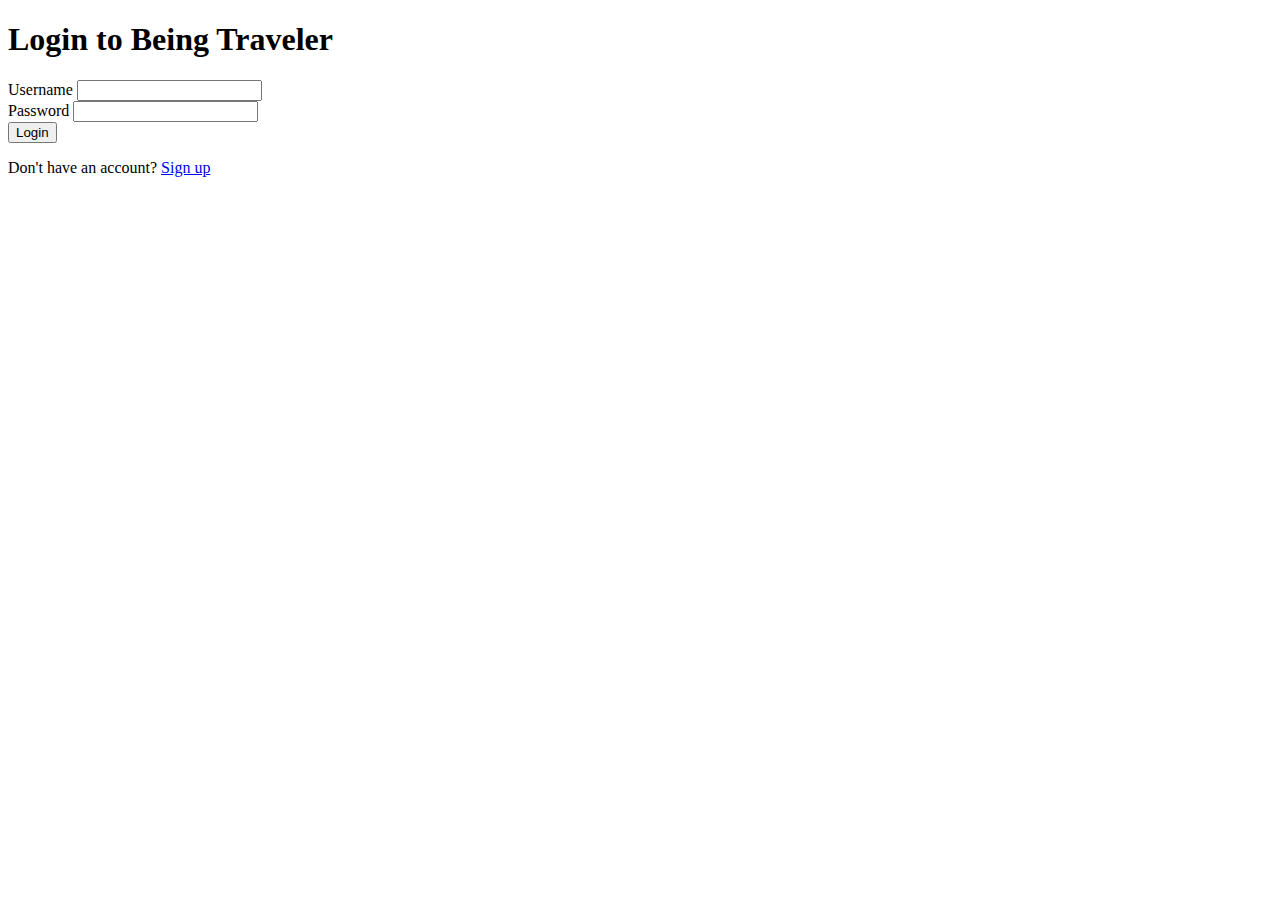
==== login.html @ ea80d81f "Add files via upload" ====
<!DOCTYPE html>
<html lang="en">
<head>
    <meta charset="UTF-8">
    <meta name="viewport" content="width=device-width, initial-scale=1.0">
    <title>Being Traveler - Login</title>
    <link rel="stylesheet" href="styles.css">
</head>
<body>
    <div class="login-container">
        <h1>Login to Being Traveler</h1>
        <form id="loginForm">
            <div class="form-group">
                <label for="username">Username</label>
                <input type="text" id="username" name="username" required>
            </div>
            <div class="form-group">
                <label for="password">Password</label>
                <input type="password" id="password" name="password" required>
            </div>
            <button type="submit">Login</button>
        </form>
        <p>Don't have an account? <a href="signup.html">Sign up</a></p>
    </div>
    <script src="script.js"></script>
</body>
</html>
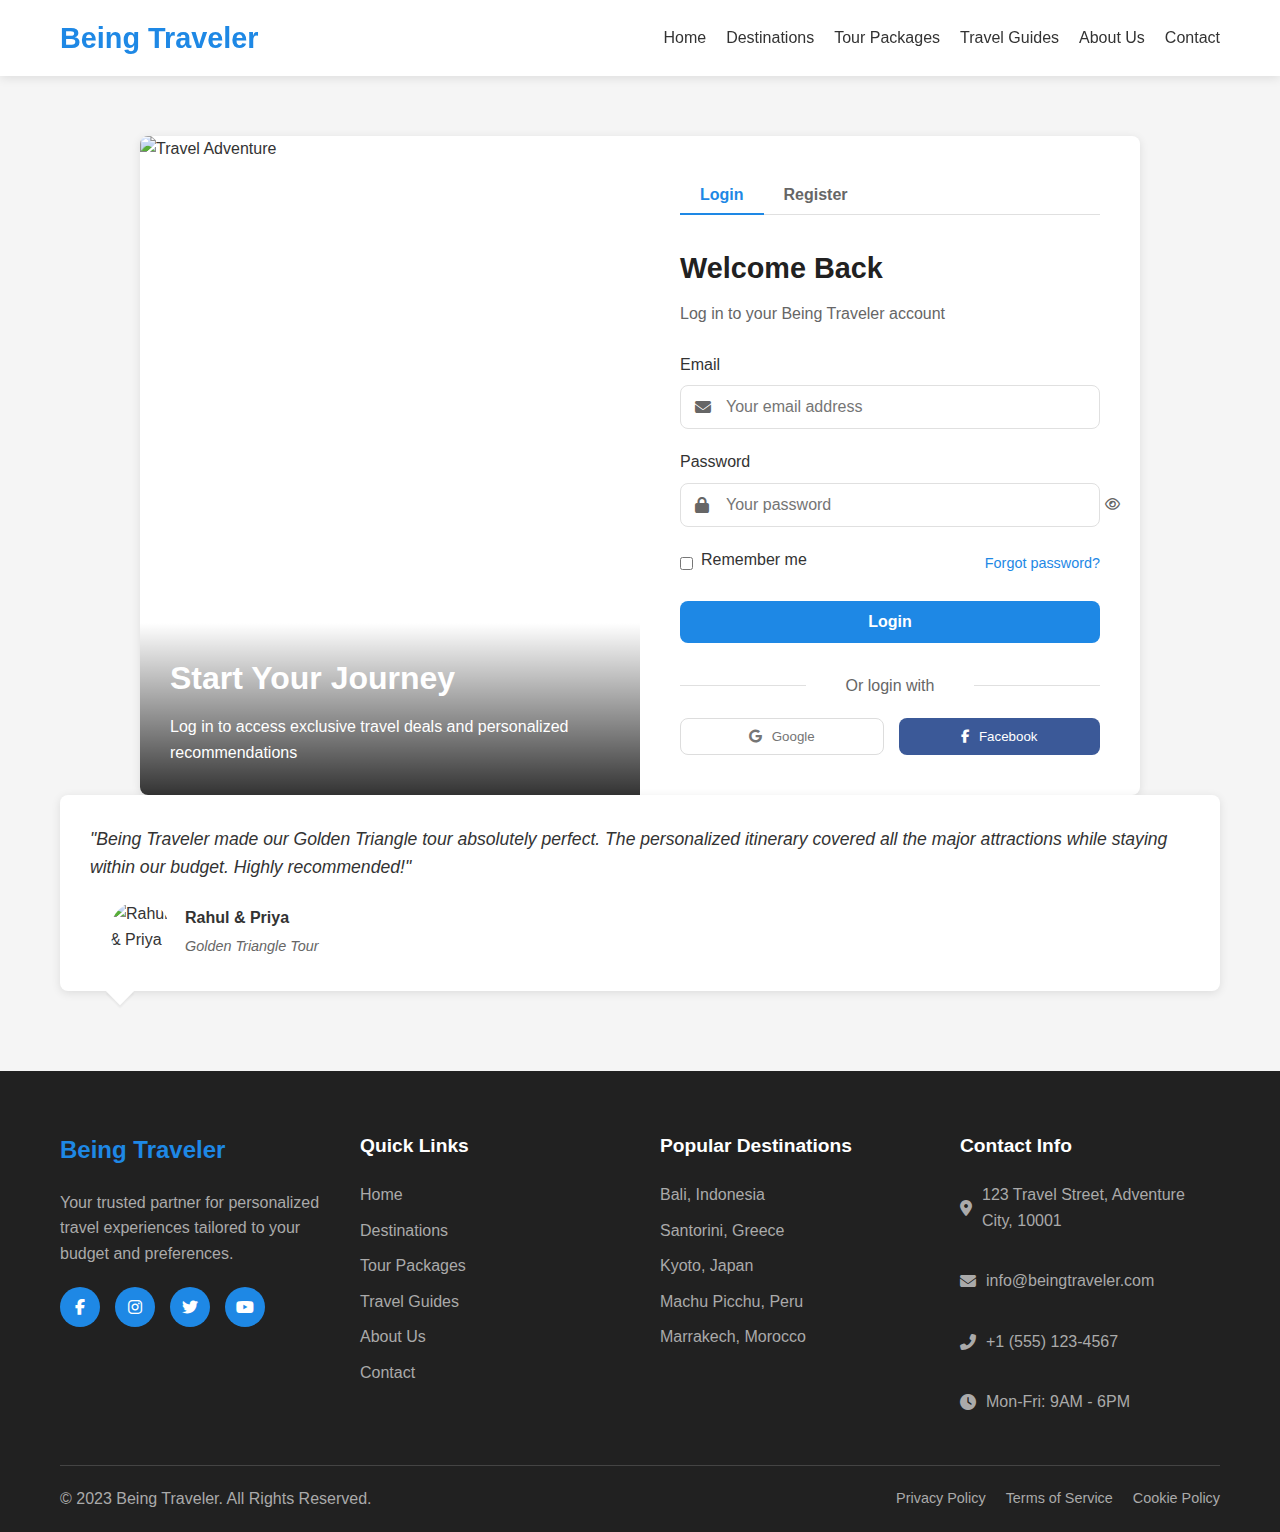
==== commit 94c1023c: "Add files via upload" ====
--- a/login.html
+++ b/login.html
@@ -1,27 +1,251 @@
 <!DOCTYPE html>
 <html lang="en">
 <head>
-    <meta charset="UTF-8">
-    <meta name="viewport" content="width=device-width, initial-scale=1.0">
-    <title>Being Traveler - Login</title>
-    <link rel="stylesheet" href="styles.css">
+  <meta charset="UTF-8">
+  <meta name="viewport" content="width=device-width, initial-scale=1.0">
+  <title>Login - Being Traveler</title>
+  <link rel="stylesheet" href="style.css">
+  <link rel="stylesheet" href="login-style.css">
+  <link rel="stylesheet" href="https://cdnjs.cloudflare.com/ajax/libs/font-awesome/6.4.0/css/all.min.css">
 </head>
 <body>
-    <div class="login-container">
-        <h1>Login to Being Traveler</h1>
-        <form id="loginForm">
-            <div class="form-group">
-                <label for="username">Username</label>
-                <input type="text" id="username" name="username" required>
+  <!-- Header -->
+  <header>
+    <div class="container">
+      <div class="logo">
+        <h1><a href="index.html">Being Traveler</a></h1>
+      </div>
+      <nav>
+        <ul class="nav-links">
+          <li><a href="index.html#home">Home</a></li>
+          <li><a href="index.html#destinations">Destinations</a></li>
+          <li><a href="index.html#packages">Tour Packages</a></li>
+          <li><a href="index.html#guides">Travel Guides</a></li>
+          <li><a href="index.html#about">About Us</a></li>
+          <li><a href="index.html#contact">Contact</a></li>
+        </ul>
+        <div class="hamburger">
+          <span class="bar"></span>
+          <span class="bar"></span>
+          <span class="bar"></span>
+        </div>
+      </nav>
+    </div>
+  </header>
+
+  <!-- Login Section -->
+  <section class="login-section">
+    <div class="container">
+      <div class="login-container">
+        <div class="login-image">
+          <img src="/placeholder.svg?height=600&width=800" alt="Travel Adventure">
+          <div class="overlay-text">
+            <h2>Start Your Journey</h2>
+            <p>Log in to access exclusive travel deals and personalized recommendations</p>
+          </div>
+        </div>
+        <div class="login-form-container">
+          <div class="form-tabs">
+            <button class="tab-btn active" data-tab="login">Login</button>
+            <button class="tab-btn" data-tab="register">Register</button>
+          </div>
+          
+          <!-- Login Form -->
+          <div class="tab-content active" id="login-tab">
+            <h2>Welcome Back</h2>
+            <p>Log in to your Being Traveler account</p>
+            
+            <form id="loginForm" class="auth-form">
+              <div class="form-group">
+                <label for="loginEmail">Email</label>
+                <div class="input-with-icon">
+                  <i class="fas fa-envelope"></i>
+                  <input type="email" id="loginEmail" placeholder="Your email address" required>
+                </div>
+              </div>
+              <div class="form-group">
+                <label for="loginPassword">Password</label>
+                <div class="input-with-icon">
+                  <i class="fas fa-lock"></i>
+                  <input type="password" id="loginPassword" placeholder="Your password" required>
+                </div>
+              </div>
+              <div class="form-options">
+                <div class="remember-me">
+                  <input type="checkbox" id="rememberMe">
+                  <label for="rememberMe">Remember me</label>
+                </div>
+                <a href="#" class="forgot-password" id="forgotPasswordLink">Forgot password?</a>
+              </div>
+              <button type="submit" class="btn-primary btn-full">Login</button>
+            </form>
+            
+            <div class="social-login">
+              <p>Or login with</p>
+              <div class="social-buttons">
+                <button class="social-btn google">
+                  <i class="fab fa-google"></i>
+                  <span>Google</span>
+                </button>
+                <button class="social-btn facebook">
+                  <i class="fab fa-facebook-f"></i>
+                  <span>Facebook</span>
+                </button>
+              </div>
             </div>
-            <div class="form-group">
-                <label for="password">Password</label>
-                <input type="password" id="password" name="password" required>
+          </div>
+          
+          <!-- Register Form -->
+          <div class="tab-content" id="register-tab">
+            <h2>Create Account</h2>
+            <p>Join Being Traveler for personalized travel experiences</p>
+            
+            <form id="registerForm" class="auth-form">
+              <div class="form-group">
+                <label for="registerName">Full Name</label>
+                <div class="input-with-icon">
+                  <i class="fas fa-user"></i>
+                  <input type="text" id="registerName" placeholder="Your full name" required>
+                </div>
+              </div>
+              <div class="form-group">
+                <label for="registerEmail">Email</label>
+                <div class="input-with-icon">
+                  <i class="fas fa-envelope"></i>
+                  <input type="email" id="registerEmail" placeholder="Your email address" required>
+                </div>
+              </div>
+              <div class="form-group">
+                <label for="registerPassword">Password</label>
+                <div class="input-with-icon">
+                  <i class="fas fa-lock"></i>
+                  <input type="password" id="registerPassword" placeholder="Create a password" required>
+                </div>
+              </div>
+              <div class="form-group">
+                <label for="confirmPassword">Confirm Password</label>
+                <div class="input-with-icon">
+                  <i class="fas fa-lock"></i>
+                  <input type="password" id="confirmPassword" placeholder="Confirm your password" required>
+                </div>
+              </div>
+              <div class="form-options">
+                <div class="remember-me">
+                  <input type="checkbox" id="agreeTerms" required>
+                  <label for="agreeTerms">I agree to the <a href="#">Terms & Conditions</a></label>
+                </div>
+              </div>
+              <button type="submit" class="btn-primary btn-full">Create Account</button>
+            </form>
+            
+            <div class="social-login">
+              <p>Or register with</p>
+              <div class="social-buttons">
+                <button class="social-btn google">
+                  <i class="fab fa-google"></i>
+                  <span>Google</span>
+                </button>
+                <button class="social-btn facebook">
+                  <i class="fab fa-facebook-f"></i>
+                  <span>Facebook</span>
+                </button>
+              </div>
             </div>
-            <button type="submit">Login</button>
-        </form>
-        <p>Don't have an account? <a href="signup.html">Sign up</a></p>
+          </div>
+          
+          <!-- Forgot Password Form -->
+          <div class="tab-content" id="forgot-tab">
+            <h2>Reset Password</h2>
+            <p>Enter your email to receive a password reset link</p>
+            
+            <form id="forgotPasswordForm" class="auth-form">
+              <div class="form-group">
+                <label for="forgotEmail">Email</label>
+                <div class="input-with-icon">
+                  <i class="fas fa-envelope"></i>
+                  <input type="email" id="forgotEmail" placeholder="Your email address" required>
+                </div>
+              </div>
+              <button type="submit" class="btn-primary btn-full">Send Reset Link</button>
+            </form>
+            
+            <div class="back-to-login">
+              <a href="#" id="backToLoginLink">Back to login</a>
+            </div>
+          </div>
+        </div>
+      </div>
+      <div class="testimonial-content">
+        <p>"Being Traveler made our Golden Triangle tour absolutely perfect. The personalized itinerary covered all the major attractions while staying within our budget. Highly recommended!"</p>
+        <div class="testimonial-author">
+          <img src="/placeholder.svg?height=60&width=60" alt="Rahul & Priya">
+          <div>
+            <h4>Rahul & Priya</h4>
+            <p>Golden Triangle Tour</p>
+          </div>
+        </div>
+      </div>
     </div>
-    <script src="script.js"></script>
+  </section>
+
+  <!-- Footer -->
+  <footer>
+    <div class="container">
+      <div class="footer-content">
+        <div class="footer-column">
+          <h3>Being Traveler</h3>
+          <p>Your trusted partner for personalized travel experiences tailored to your budget and preferences.</p>
+          <div class="social-links">
+            <a href="#"><i class="fab fa-facebook-f"></i></a>
+            <a href="#"><i class="fab fa-instagram"></i></a>
+            <a href="#"><i class="fab fa-twitter"></i></a>
+            <a href="#"><i class="fab fa-youtube"></i></a>
+          </div>
+        </div>
+        <div class="footer-column">
+          <h4>Quick Links</h4>
+          <ul>
+            <li><a href="index.html#home">Home</a></li>
+            <li><a href="index.html#destinations">Destinations</a></li>
+            <li><a href="index.html#packages">Tour Packages</a></li>
+            <li><a href="index.html#guides">Travel Guides</a></li>
+            <li><a href="index.html#about">About Us</a></li>
+            <li><a href="index.html#contact">Contact</a></li>
+          </ul>
+        </div>
+        <div class="footer-column">
+          <h4>Popular Destinations</h4>
+          <ul>
+            <li><a href="#">Bali, Indonesia</a></li>
+            <li><a href="#">Santorini, Greece</a></li>
+            <li><a href="#">Kyoto, Japan</a></li>
+            <li><a href="#">Machu Picchu, Peru</a></li>
+            <li><a href="#">Marrakech, Morocco</a></li>
+          </ul>
+        </div>
+        <div class="footer-column">
+          <h4>Contact Info</h4>
+          <ul class="contact-info">
+            <li><i class="fas fa-map-marker-alt"></i> 123 Travel Street, Adventure City, 10001</li>
+            <li><i class="fas fa-envelope"></i> info@beingtraveler.com</li>
+            <li><i class="fas fa-phone-alt"></i> +1 (555) 123-4567</li>
+            <li><i class="fas fa-clock"></i> Mon-Fri: 9AM - 6PM</li>
+          </ul>
+        </div>
+      </div>
+      <div class="footer-bottom">
+        <p>&copy; 2023 Being Traveler. All Rights Reserved.</p>
+        <div class="footer-links">
+          <a href="#">Privacy Policy</a>
+          <a href="#">Terms of Service</a>
+          <a href="#">Cookie Policy</a>
+        </div>
+      </div>
+    </div>
+  </footer>
+
+  <script src="script.js"></script>
+  <script src="login-script.js"></script>
 </body>
-</html>+</html>
+
--- a/style.css
+++ b/style.css
@@ -0,0 +1,938 @@
+/* Base Styles */
+:root {
+    --primary-color: #1e88e5;
+    --primary-dark: #1565c0;
+    --secondary-color: #ff8a65;
+    --secondary-dark: #e64a19;
+    --text-color: #333;
+    --text-light: #666;
+    --light-bg: #f5f5f5;
+    --white: #ffffff;
+    --dark: #212121;
+    --border-color: #e0e0e0;
+    --success: #4caf50;
+    --warning: #ff9800;
+    --danger: #f44336;
+    --shadow: 0 2px 10px rgba(0, 0, 0, 0.1);
+    --border-radius: 8px;
+    --transition: all 0.3s ease;
+  }
+  
+  * {
+    margin: 0;
+    padding: 0;
+    box-sizing: border-box;
+  }
+  
+  body {
+    font-family: "Segoe UI", Tahoma, Geneva, Verdana, sans-serif;
+    line-height: 1.6;
+    color: var(--text-color);
+    background-color: var(--white);
+  }
+  
+  .container {
+    width: 100%;
+    max-width: 1200px;
+    margin: 0 auto;
+    padding: 0 20px;
+  }
+  
+  a {
+    text-decoration: none;
+    color: inherit;
+  }
+  
+  ul {
+    list-style: none;
+  }
+  
+  img {
+    max-width: 100%;
+    height: auto;
+    display: block;
+  }
+  
+  .section-title {
+    text-align: center;
+    margin-bottom: 40px;
+    font-size: 2.5rem;
+    color: var(--dark);
+    position: relative;
+    padding-bottom: 15px;
+  }
+  
+  .section-title::after {
+    content: "";
+    position: absolute;
+    bottom: 0;
+    left: 50%;
+    transform: translateX(-50%);
+    width: 80px;
+    height: 3px;
+    background-color: var(--primary-color);
+  }
+  
+  /* Buttons */
+  .btn-primary {
+    display: inline-block;
+    background-color: var(--primary-color);
+    color: var(--white);
+    padding: 12px 24px;
+    border: none;
+    border-radius: var(--border-radius);
+    cursor: pointer;
+    font-weight: 600;
+    transition: var(--transition);
+  }
+  
+  .btn-primary:hover {
+    background-color: var(--primary-dark);
+    transform: translateY(-2px);
+  }
+  
+  .btn-secondary {
+    display: inline-block;
+    background-color: var(--secondary-color);
+    color: var(--white);
+    padding: 10px 20px;
+    border: none;
+    border-radius: var(--border-radius);
+    cursor: pointer;
+    font-weight: 600;
+    transition: var(--transition);
+  }
+  
+  .btn-secondary:hover {
+    background-color: var(--secondary-dark);
+    transform: translateY(-2px);
+  }
+  
+  /* Header */
+  header {
+    background-color: var(--white);
+    box-shadow: var(--shadow);
+    position: sticky;
+    top: 0;
+    z-index: 1000;
+    padding: 15px 0;
+  }
+  
+  header .container {
+    display: flex;
+    justify-content: space-between;
+    align-items: center;
+  }
+  
+  .logo h1 {
+    font-size: 1.8rem;
+    color: var(--primary-color);
+    font-weight: 700;
+  }
+  
+  .nav-links {
+    display: flex;
+    gap: 20px;
+  }
+  
+  .nav-links a {
+    font-weight: 500;
+    transition: var(--transition);
+  }
+  
+  .nav-links a:hover {
+    color: var(--primary-color);
+  }
+  
+  .hamburger {
+    display: none;
+    cursor: pointer;
+  }
+  
+  .bar {
+    display: block;
+    width: 25px;
+    height: 3px;
+    margin: 5px auto;
+    background-color: var(--dark);
+    transition: var(--transition);
+  }
+  
+  /* Hero Section */
+  .hero {
+    background-image: linear-gradient(rgba(0, 0, 0, 0.5), rgba(0, 0, 0, 0.5)),
+      url("/placeholder.svg?height=800&width=1600");
+    background-size: cover;
+    background-position: center;
+    height: 80vh;
+    display: flex;
+    align-items: center;
+    justify-content: center;
+    text-align: center;
+    color: var(--white);
+    padding: 0 20px;
+  }
+  
+  .hero-content {
+    max-width: 800px;
+  }
+  
+  .hero h1 {
+    font-size: 3.5rem;
+    margin-bottom: 20px;
+    text-shadow: 2px 2px 4px rgba(0, 0, 0, 0.5);
+  }
+  
+  .hero p {
+    font-size: 1.2rem;
+    margin-bottom: 30px;
+    text-shadow: 1px 1px 2px rgba(0, 0, 0, 0.5);
+  }
+  
+  .search-container {
+    display: flex;
+    max-width: 600px;
+    margin: 0 auto;
+  }
+  
+  .search-container input {
+    flex: 1;
+    padding: 15px;
+    border: none;
+    border-radius: var(--border-radius) 0 0 var(--border-radius);
+    font-size: 1rem;
+  }
+  
+  .search-container button {
+    border-radius: 0 var(--border-radius) var(--border-radius) 0;
+    padding: 0 25px;
+  }
+  
+  /* Features Section */
+  .features {
+    padding: 80px 0;
+    background-color: var(--light-bg);
+  }
+  
+  .features-grid {
+    display: grid;
+    grid-template-columns: repeat(auto-fit, minmax(250px, 1fr));
+    gap: 30px;
+  }
+  
+  .feature-card {
+    background-color: var(--white);
+    padding: 30px;
+    border-radius: var(--border-radius);
+    box-shadow: var(--shadow);
+    text-align: center;
+    transition: var(--transition);
+  }
+  
+  .feature-card:hover {
+    transform: translateY(-10px);
+  }
+  
+  .feature-card i {
+    font-size: 2.5rem;
+    color: var(--primary-color);
+    margin-bottom: 20px;
+  }
+  
+  .feature-card h3 {
+    margin-bottom: 15px;
+    font-size: 1.3rem;
+  }
+  
+  /* Destinations Section */
+  .destinations {
+    padding: 80px 0;
+  }
+  
+  .destinations-grid {
+    display: grid;
+    grid-template-columns: repeat(auto-fill, minmax(300px, 1fr));
+    gap: 30px;
+  }
+  
+  .destination-card {
+    border-radius: var(--border-radius);
+    overflow: hidden;
+    box-shadow: var(--shadow);
+    transition: var(--transition);
+  }
+  
+  .destination-card:hover {
+    transform: translateY(-10px);
+  }
+  
+  .destination-card img {
+    width: 100%;
+    height: 200px;
+    object-fit: cover;
+  }
+  
+  .destination-info {
+    padding: 20px;
+  }
+  
+  .destination-info h3 {
+    margin-bottom: 10px;
+    font-size: 1.3rem;
+  }
+  
+  .destination-info p {
+    margin-bottom: 15px;
+    color: var(--text-light);
+  }
+  
+  /* Tour Packages Section */
+  .packages {
+    padding: 80px 0;
+    background-color: var(--white);
+  }
+  
+  .budget-filter {
+    display: flex;
+    align-items: center;
+    justify-content: center;
+    margin-bottom: 30px;
+    flex-wrap: wrap;
+    gap: 15px;
+  }
+  
+  .budget-filter p {
+    font-weight: 600;
+    margin-right: 10px;
+  }
+  
+  .filter-buttons {
+    display: flex;
+    gap: 10px;
+    flex-wrap: wrap;
+  }
+  
+  .filter-btn {
+    padding: 8px 16px;
+    background-color: var(--light-bg);
+    border: none;
+    border-radius: var(--border-radius);
+    cursor: pointer;
+    transition: var(--transition);
+    font-weight: 500;
+  }
+  
+  .filter-btn:hover,
+  .filter-btn.active {
+    background-color: var(--primary-color);
+    color: var(--white);
+  }
+  
+  .packages-grid {
+    display: grid;
+    grid-template-columns: repeat(auto-fill, minmax(300px, 1fr));
+    gap: 30px;
+  }
+  
+  .package-card {
+    border-radius: var(--border-radius);
+    overflow: hidden;
+    box-shadow: var(--shadow);
+    background-color: var(--white);
+    transition: var(--transition);
+  }
+  
+  .package-card:hover {
+    transform: translateY(-10px);
+  }
+  
+  .package-image {
+    position: relative;
+  }
+  
+  .package-image img {
+    width: 100%;
+    height: 200px;
+    object-fit: cover;
+  }
+  
+  .price {
+    position: absolute;
+    bottom: 15px;
+    right: 15px;
+    background-color: var(--primary-color);
+    color: var(--white);
+    padding: 8px 12px;
+    border-radius: var(--border-radius);
+    font-weight: 700;
+  }
+  
+  .package-content {
+    padding: 20px;
+  }
+  
+  .package-content h3 {
+    margin-bottom: 10px;
+    font-size: 1.3rem;
+  }
+  
+  .duration {
+    color: var(--text-light);
+    margin-bottom: 10px;
+    display: flex;
+    align-items: center;
+    gap: 5px;
+  }
+  
+  .description {
+    margin-bottom: 15px;
+  }
+  
+  .package-features {
+    display: flex;
+    gap: 15px;
+    margin-bottom: 20px;
+    flex-wrap: wrap;
+  }
+  
+  .package-features span {
+    display: flex;
+    align-items: center;
+    gap: 5px;
+    font-size: 0.9rem;
+    color: var(--text-light);
+  }
+  
+  /* Travel Guides Section */
+  .guides {
+    padding: 80px 0;
+    background-color: var(--light-bg);
+  }
+  
+  .guides-grid {
+    display: grid;
+    grid-template-columns: repeat(auto-fill, minmax(280px, 1fr));
+    gap: 30px;
+  }
+  
+  .guide-card {
+    border-radius: var(--border-radius);
+    overflow: hidden;
+    box-shadow: var(--shadow);
+    background-color: var(--white);
+    transition: var(--transition);
+  }
+  
+  .guide-card:hover {
+    transform: translateY(-10px);
+  }
+  
+  .guide-card img {
+    width: 100%;
+    height: 180px;
+    object-fit: cover;
+  }
+  
+  .guide-content {
+    padding: 20px;
+  }
+  
+  .guide-content h3 {
+    margin-bottom: 10px;
+    font-size: 1.3rem;
+  }
+  
+  .guide-content p {
+    margin-bottom: 15px;
+    color: var(--text-light);
+  }
+  
+  /* Testimonials Section */
+  .testimonials {
+    padding: 80px 0;
+  }
+  
+  .testimonial-slider {
+    position: relative;
+    max-width: 800px;
+    margin: 0 auto;
+    overflow: hidden;
+  }
+  
+  .testimonial-slide {
+    display: none;
+    animation: fadeIn 0.5s ease forwards;
+  }
+  
+  .testimonial-slide.active {
+    display: block;
+  }
+  
+  @keyframes fadeIn {
+    from {
+      opacity: 0;
+    }
+    to {
+      opacity: 1;
+    }
+  }
+  
+  .testimonial-content {
+    background-color: var(--white);
+    padding: 30px;
+    border-radius: var(--border-radius);
+    box-shadow: var(--shadow);
+    margin-bottom: 20px;
+    position: relative;
+  }
+  
+  .testimonial-content::after {
+    content: "";
+    position: absolute;
+    bottom: -10px;
+    left: 50px;
+    width: 20px;
+    height: 20px;
+    background-color: var(--white);
+    transform: rotate(45deg);
+    box-shadow: 2px 2px 2px rgba(0, 0, 0, 0.05);
+  }
+  
+  .testimonial-content p {
+    font-style: italic;
+    font-size: 1.1rem;
+  }
+  
+  .testimonial-author {
+    display: flex;
+    align-items: center;
+    gap: 15px;
+    margin-top: 20px;
+    margin-left: 20px;
+  }
+  
+  .testimonial-author img {
+    width: 60px;
+    height: 60px;
+    border-radius: 50%;
+    object-fit: cover;
+  }
+  
+  .testimonial-author h4 {
+    font-weight: 600;
+    margin-bottom: 5px;
+  }
+  
+  .testimonial-author p {
+    color: var(--text-light);
+    font-size: 0.9rem;
+  }
+  
+  .testimonial-controls {
+    display: flex;
+    justify-content: center;
+    align-items: center;
+    margin-top: 30px;
+    gap: 20px;
+  }
+  
+  .prev-btn,
+  .next-btn {
+    background-color: var(--primary-color);
+    color: var(--white);
+    width: 40px;
+    height: 40px;
+    border-radius: 50%;
+    display: flex;
+    align-items: center;
+    justify-content: center;
+    cursor: pointer;
+    border: none;
+    transition: var(--transition);
+  }
+  
+  .prev-btn:hover,
+  .next-btn:hover {
+    background-color: var(--primary-dark);
+  }
+  
+  .testimonial-dots {
+    display: flex;
+    gap: 8px;
+  }
+  
+  .dot {
+    width: 12px;
+    height: 12px;
+    border-radius: 50%;
+    background-color: var(--border-color);
+    cursor: pointer;
+    transition: var(--transition);
+  }
+  
+  .dot.active {
+    background-color: var(--primary-color);
+  }
+  
+  /* Newsletter Section */
+  .newsletter {
+    padding: 60px 0;
+    background-color: var(--primary-color);
+    color: var(--white);
+  }
+  
+  .newsletter-content {
+    text-align: center;
+    max-width: 700px;
+    margin: 0 auto;
+  }
+  
+  .newsletter-content h2 {
+    margin-bottom: 15px;
+    font-size: 2rem;
+  }
+  
+  .newsletter-content p {
+    margin-bottom: 25px;
+    opacity: 0.9;
+  }
+  
+  .newsletter-form {
+    display: flex;
+    max-width: 500px;
+    margin: 0 auto;
+  }
+  
+  .newsletter-form input {
+    flex: 1;
+    padding: 15px;
+    border: none;
+    border-radius: var(--border-radius) 0 0 var(--border-radius);
+    font-size: 1rem;
+  }
+  
+  .newsletter-form button {
+    border-radius: 0 var(--border-radius) var(--border-radius) 0;
+    background-color: var(--secondary-color);
+    padding: 0 25px;
+  }
+  
+  .newsletter-form button:hover {
+    background-color: var(--secondary-dark);
+  }
+  
+  /* Contact Section */
+  .contact {
+    padding: 80px 0;
+    background-color: var(--light-bg);
+  }
+  
+  .contact-container {
+    display: grid;
+    grid-template-columns: 1fr 1fr;
+    gap: 40px;
+  }
+  
+  .contact-info {
+    display: flex;
+    flex-direction: column;
+    gap: 25px;
+  }
+  
+  .info-item {
+    display: flex;
+    align-items: flex-start;
+    gap: 15px;
+  }
+  
+  .info-item i {
+    font-size: 1.5rem;
+    color: var(--primary-color);
+  }
+  
+  .info-item h3 {
+    margin-bottom: 5px;
+    font-size: 1.2rem;
+  }
+  
+  .social-links {
+    display: flex;
+    gap: 15px;
+    margin-top: 10px;
+  }
+  
+  .social-links a {
+    display: flex;
+    align-items: center;
+    justify-content: center;
+    width: 40px;
+    height: 40px;
+    background-color: var(--primary-color);
+    color: var(--white);
+    border-radius: 50%;
+    transition: var(--transition);
+  }
+  
+  .social-links a:hover {
+    background-color: var(--primary-dark);
+    transform: translateY(-3px);
+  }
+  
+  .contact-form {
+    background-color: var(--white);
+    padding: 30px;
+    border-radius: var(--border-radius);
+    box-shadow: var(--shadow);
+  }
+  
+  .form-group {
+    margin-bottom: 20px;
+  }
+  
+  .form-group input,
+  .form-group textarea {
+    width: 100%;
+    padding: 12px 15px;
+    border: 1px solid var(--border-color);
+    border-radius: var(--border-radius);
+    font-size: 1rem;
+    transition: var(--transition);
+  }
+  
+  .form-group input:focus,
+  .form-group textarea:focus {
+    border-color: var(--primary-color);
+    outline: none;
+  }
+  
+  .form-group textarea {
+    height: 150px;
+    resize: vertical;
+  }
+  
+  /* Trip Planner Section */
+  .trip-planner {
+    padding: 60px 0;
+    background-image: linear-gradient(rgba(0, 0, 0, 0.7), rgba(0, 0, 0, 0.7)),
+      url("/placeholder.svg?height=600&width=1200");
+    background-size: cover;
+    background-position: center;
+    background-attachment: fixed;
+    color: var(--white);
+    text-align: center;
+  }
+  
+  .planner-content {
+    max-width: 700px;
+    margin: 0 auto;
+  }
+  
+  .planner-content h2 {
+    font-size: 2.5rem;
+    margin-bottom: 15px;
+  }
+  
+  .planner-content p {
+    margin-bottom: 25px;
+    font-size: 1.1rem;
+  }
+  
+  /* Footer */
+  footer {
+    background-color: var(--dark);
+    color: var(--white);
+    padding: 60px 0 20px;
+  }
+  
+  .footer-content {
+    display: grid;
+    grid-template-columns: repeat(auto-fit, minmax(200px, 1fr));
+    gap: 40px;
+    margin-bottom: 40px;
+  }
+  
+  .footer-column h3 {
+    color: var(--primary-color);
+    margin-bottom: 20px;
+    font-size: 1.5rem;
+  }
+  
+  .footer-column h4 {
+    margin-bottom: 20px;
+    font-size: 1.2rem;
+  }
+  
+  .footer-column p {
+    margin-bottom: 20px;
+    color: #aaa;
+  }
+  
+  .footer-column ul li {
+    margin-bottom: 10px;
+  }
+  
+  .footer-column ul li a {
+    color: #aaa;
+    transition: var(--transition);
+  }
+  
+  .footer-column ul li a:hover {
+    color: var(--primary-color);
+  }
+  
+  .contact-info li {
+    display: flex;
+    align-items: center;
+    gap: 10px;
+    color: #aaa;
+  }
+  
+  .footer-bottom {
+    display: flex;
+    justify-content: space-between;
+    align-items: center;
+    padding-top: 20px;
+    border-top: 1px solid #444;
+    flex-wrap: wrap;
+    gap: 20px;
+  }
+  
+  .footer-bottom p {
+    color: #aaa;
+  }
+  
+  .footer-links {
+    display: flex;
+    gap: 20px;
+  }
+  
+  .footer-links a {
+    color: #aaa;
+    font-size: 0.9rem;
+    transition: var(--transition);
+  }
+  
+  .footer-links a:hover {
+    color: var(--primary-color);
+  }
+  
+  /* Responsive Styles */
+  @media (max-width: 992px) {
+    .hero h1 {
+      font-size: 2.8rem;
+    }
+  
+    .contact-container {
+      grid-template-columns: 1fr;
+    }
+  }
+  
+  @media (max-width: 768px) {
+    .nav-links {
+      position: fixed;
+      left: -100%;
+      top: 70px;
+      flex-direction: column;
+      background-color: var(--white);
+      width: 100%;
+      text-align: center;
+      transition: 0.3s;
+      box-shadow: 0 10px 27px rgba(0, 0, 0, 0.05);
+      padding: 20px 0;
+    }
+  
+    .nav-links.active {
+      left: 0;
+    }
+  
+    .hamburger {
+      display: block;
+    }
+  
+    .hamburger.active .bar:nth-child(2) {
+      opacity: 0;
+    }
+  
+    .hamburger.active .bar:nth-child(1) {
+      transform: translateY(8px) rotate(45deg);
+    }
+  
+    .hamburger.active .bar:nth-child(3) {
+      transform: translateY(-8px) rotate(-45deg);
+    }
+  
+    .hero h1 {
+      font-size: 2.5rem;
+    }
+  
+    .hero {
+      height: 70vh;
+    }
+  
+    .search-container {
+      flex-direction: column;
+    }
+  
+    .search-container input {
+      border-radius: var(--border-radius) var(--border-radius) 0 0;
+    }
+  
+    .search-container button {
+      border-radius: 0 0 var(--border-radius) var(--border-radius);
+    }
+  
+    .newsletter-form {
+      flex-direction: column;
+    }
+  
+    .newsletter-form input {
+      border-radius: var(--border-radius) var(--border-radius) 0 0;
+    }
+  
+    .newsletter-form button {
+      border-radius: 0 0 var(--border-radius) var(--border-radius);
+    }
+  }
+  
+  @media (max-width: 576px) {
+    .section-title {
+      font-size: 2rem;
+    }
+  
+    .hero h1 {
+      font-size: 2rem;
+    }
+  
+    .footer-bottom {
+      flex-direction: column;
+      text-align: center;
+    }
+  }
+  
+  /* Add login link styles to the main CSS file */
+  .login-link {
+    color: var(--primary-color) !important;
+    font-weight: 600 !important;
+  }
+  
+  .login-link:hover {
+    text-decoration: underline;
+  }
+  
+  @media (max-width: 768px) {
+    .login-link {
+      background-color: var(--primary-color);
+      color: white !important;
+      padding: 8px 15px;
+      border-radius: var(--border-radius);
+      margin-top: 10px;
+      display: inline-block;
+    }
+  
+    .login-link:hover {
+      background-color: var(--primary-dark);
+      text-decoration: none;
+    }
+  }
+  
+  --- a/login-style.css
+++ b/login-style.css
@@ -0,0 +1,281 @@
+/* Login Page Specific Styles */
+.login-section {
+    padding: 60px 0;
+    background-color: var(--light-bg);
+    min-height: calc(100vh - 70px - 400px); /* Adjust based on header and footer height */
+  }
+  
+  .login-container {
+    display: grid;
+    grid-template-columns: 1fr 1fr;
+    background-color: var(--white);
+    border-radius: var(--border-radius);
+    overflow: hidden;
+    box-shadow: var(--shadow);
+    max-width: 1000px;
+    margin: 0 auto;
+  }
+  
+  .login-image {
+    position: relative;
+    height: 100%;
+  }
+  
+  .login-image img {
+    width: 100%;
+    height: 100%;
+    object-fit: cover;
+  }
+  
+  .overlay-text {
+    position: absolute;
+    bottom: 0;
+    left: 0;
+    right: 0;
+    padding: 30px;
+    background: linear-gradient(to top, rgba(0, 0, 0, 0.8), transparent);
+    color: var(--white);
+  }
+  
+  .overlay-text h2 {
+    font-size: 2rem;
+    margin-bottom: 10px;
+  }
+  
+  .login-form-container {
+    padding: 40px;
+  }
+  
+  .form-tabs {
+    display: flex;
+    margin-bottom: 30px;
+    border-bottom: 1px solid var(--border-color);
+  }
+  
+  .tab-btn {
+    background: none;
+    border: none;
+    padding: 10px 20px;
+    font-size: 1rem;
+    font-weight: 600;
+    color: var(--text-light);
+    cursor: pointer;
+    position: relative;
+    transition: var(--transition);
+  }
+  
+  .tab-btn.active {
+    color: var(--primary-color);
+  }
+  
+  .tab-btn.active::after {
+    content: "";
+    position: absolute;
+    bottom: -1px;
+    left: 0;
+    width: 100%;
+    height: 2px;
+    background-color: var(--primary-color);
+  }
+  
+  .tab-content {
+    display: none;
+  }
+  
+  .tab-content.active {
+    display: block;
+    animation: fadeIn 0.5s ease forwards;
+  }
+  
+  @keyframes fadeIn {
+    from {
+      opacity: 0;
+      transform: translateY(10px);
+    }
+    to {
+      opacity: 1;
+      transform: translateY(0);
+    }
+  }
+  
+  .tab-content h2 {
+    font-size: 1.8rem;
+    margin-bottom: 10px;
+    color: var(--dark);
+  }
+  
+  .tab-content p {
+    color: var(--text-light);
+    margin-bottom: 25px;
+  }
+  
+  .auth-form .form-group {
+    margin-bottom: 20px;
+  }
+  
+  .auth-form label {
+    display: block;
+    margin-bottom: 8px;
+    font-weight: 500;
+  }
+  
+  .input-with-icon {
+    position: relative;
+  }
+  
+  .input-with-icon i {
+    position: absolute;
+    left: 15px;
+    top: 50%;
+    transform: translateY(-50%);
+    color: var(--text-light);
+  }
+  
+  .input-with-icon input {
+    width: 100%;
+    padding: 12px 15px 12px 45px;
+    border: 1px solid var(--border-color);
+    border-radius: var(--border-radius);
+    font-size: 1rem;
+    transition: var(--transition);
+  }
+  
+  .input-with-icon input:focus {
+    border-color: var(--primary-color);
+    outline: none;
+  }
+  
+  .form-options {
+    display: flex;
+    justify-content: space-between;
+    align-items: center;
+    margin-bottom: 20px;
+  }
+  
+  .remember-me {
+    display: flex;
+    align-items: center;
+    gap: 8px;
+  }
+  
+  .forgot-password {
+    color: var(--primary-color);
+    font-size: 0.9rem;
+    transition: var(--transition);
+  }
+  
+  .forgot-password:hover {
+    text-decoration: underline;
+  }
+  
+  .btn-full {
+    width: 100%;
+    padding: 12px;
+    font-size: 1rem;
+  }
+  
+  .social-login {
+    margin-top: 30px;
+    text-align: center;
+  }
+  
+  .social-login p {
+    position: relative;
+    margin-bottom: 20px;
+  }
+  
+  .social-login p::before,
+  .social-login p::after {
+    content: "";
+    position: absolute;
+    top: 50%;
+    width: 30%;
+    height: 1px;
+    background-color: var(--border-color);
+  }
+  
+  .social-login p::before {
+    left: 0;
+  }
+  
+  .social-login p::after {
+    right: 0;
+  }
+  
+  .social-buttons {
+    display: flex;
+    gap: 15px;
+  }
+  
+  .social-btn {
+    flex: 1;
+    display: flex;
+    align-items: center;
+    justify-content: center;
+    gap: 10px;
+    padding: 10px;
+    border: none;
+    border-radius: var(--border-radius);
+    font-weight: 500;
+    cursor: pointer;
+    transition: var(--transition);
+  }
+  
+  .social-btn.google {
+    background-color: #fff;
+    color: #757575;
+    border: 1px solid #ddd;
+  }
+  
+  .social-btn.facebook {
+    background-color: #3b5998;
+    color: white;
+  }
+  
+  .social-btn:hover {
+    transform: translateY(-2px);
+    box-shadow: 0 4px 8px rgba(0, 0, 0, 0.1);
+  }
+  
+  .back-to-login {
+    text-align: center;
+    margin-top: 20px;
+  }
+  
+  .back-to-login a {
+    color: var(--primary-color);
+    transition: var(--transition);
+  }
+  
+  .back-to-login a:hover {
+    text-decoration: underline;
+  }
+  
+  /* Responsive styles */
+  @media (max-width: 992px) {
+    .login-container {
+      grid-template-columns: 1fr;
+    }
+  
+    .login-image {
+      display: none;
+    }
+  }
+  
+  @media (max-width: 576px) {
+    .login-form-container {
+      padding: 30px 20px;
+    }
+  
+    .form-options {
+      flex-direction: column;
+      align-items: flex-start;
+      gap: 10px;
+    }
+  
+    .social-buttons {
+      flex-direction: column;
+    }
+  }
+  
+  